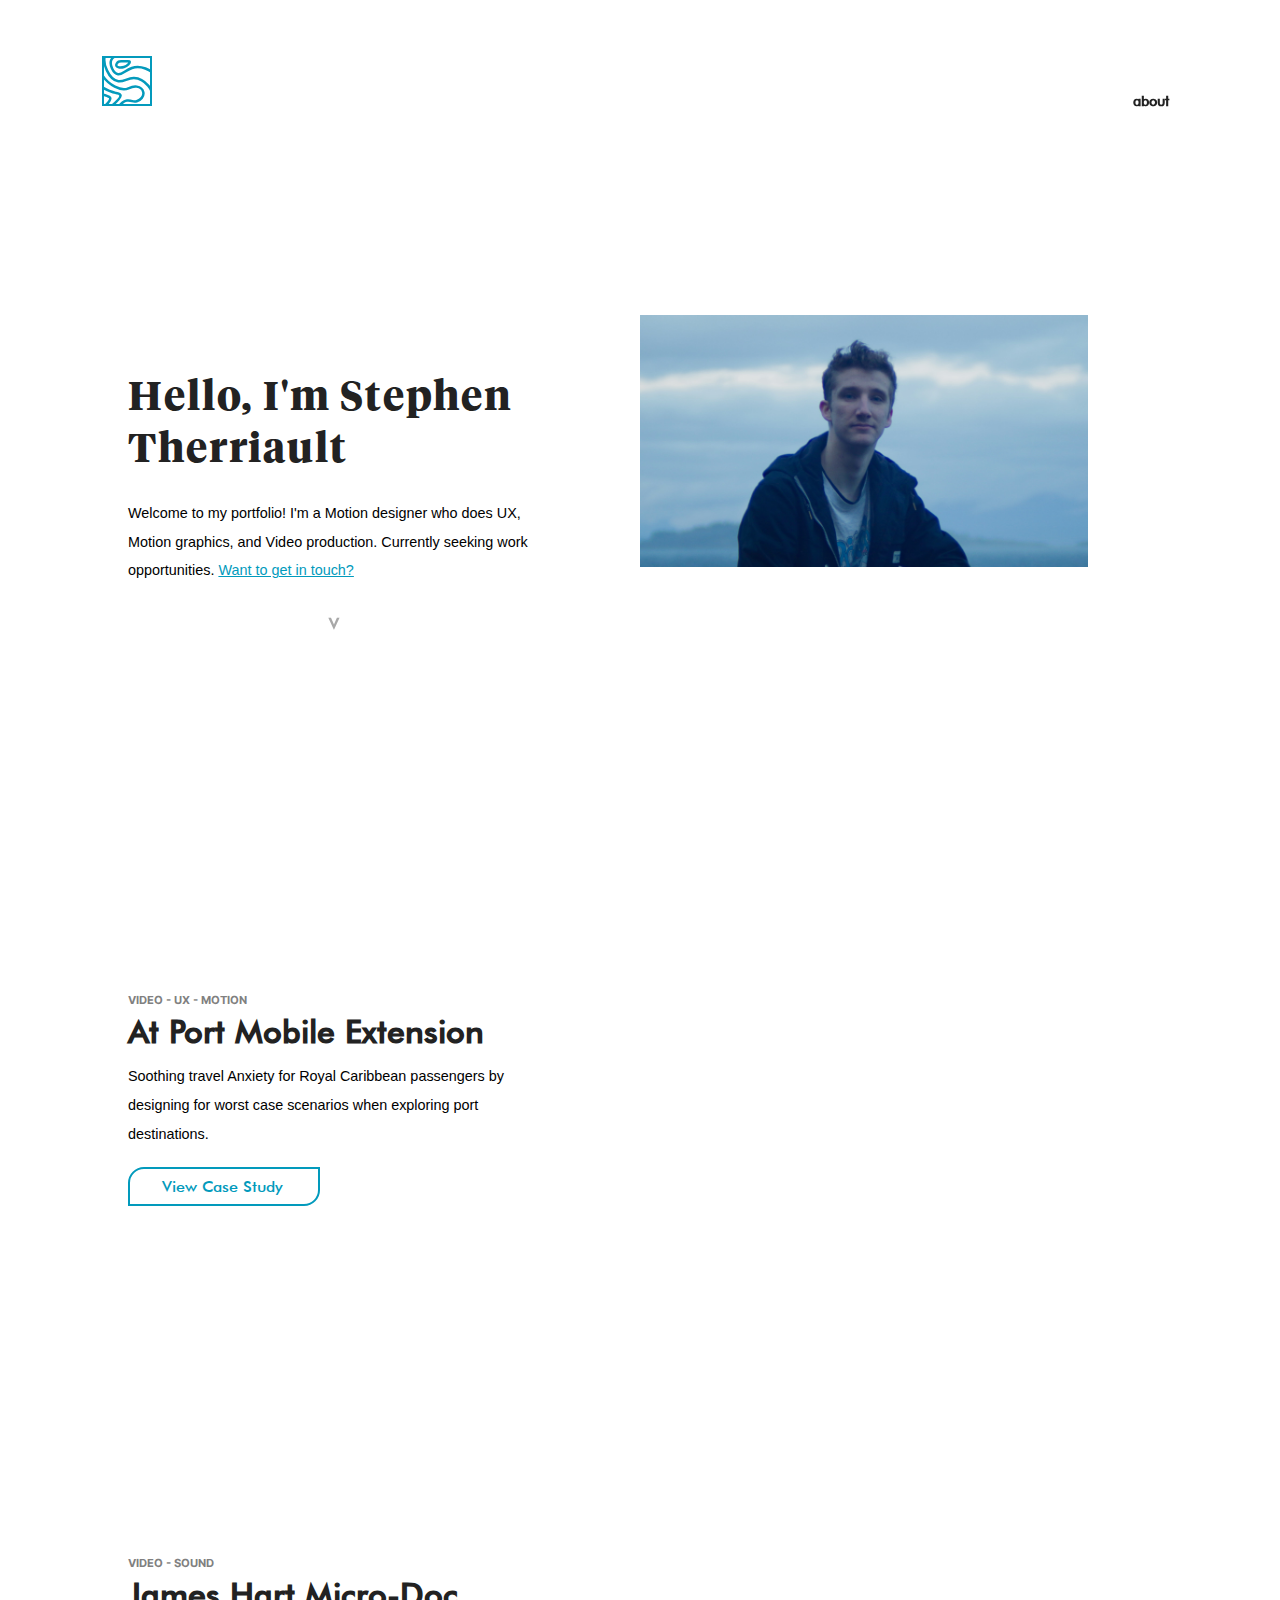
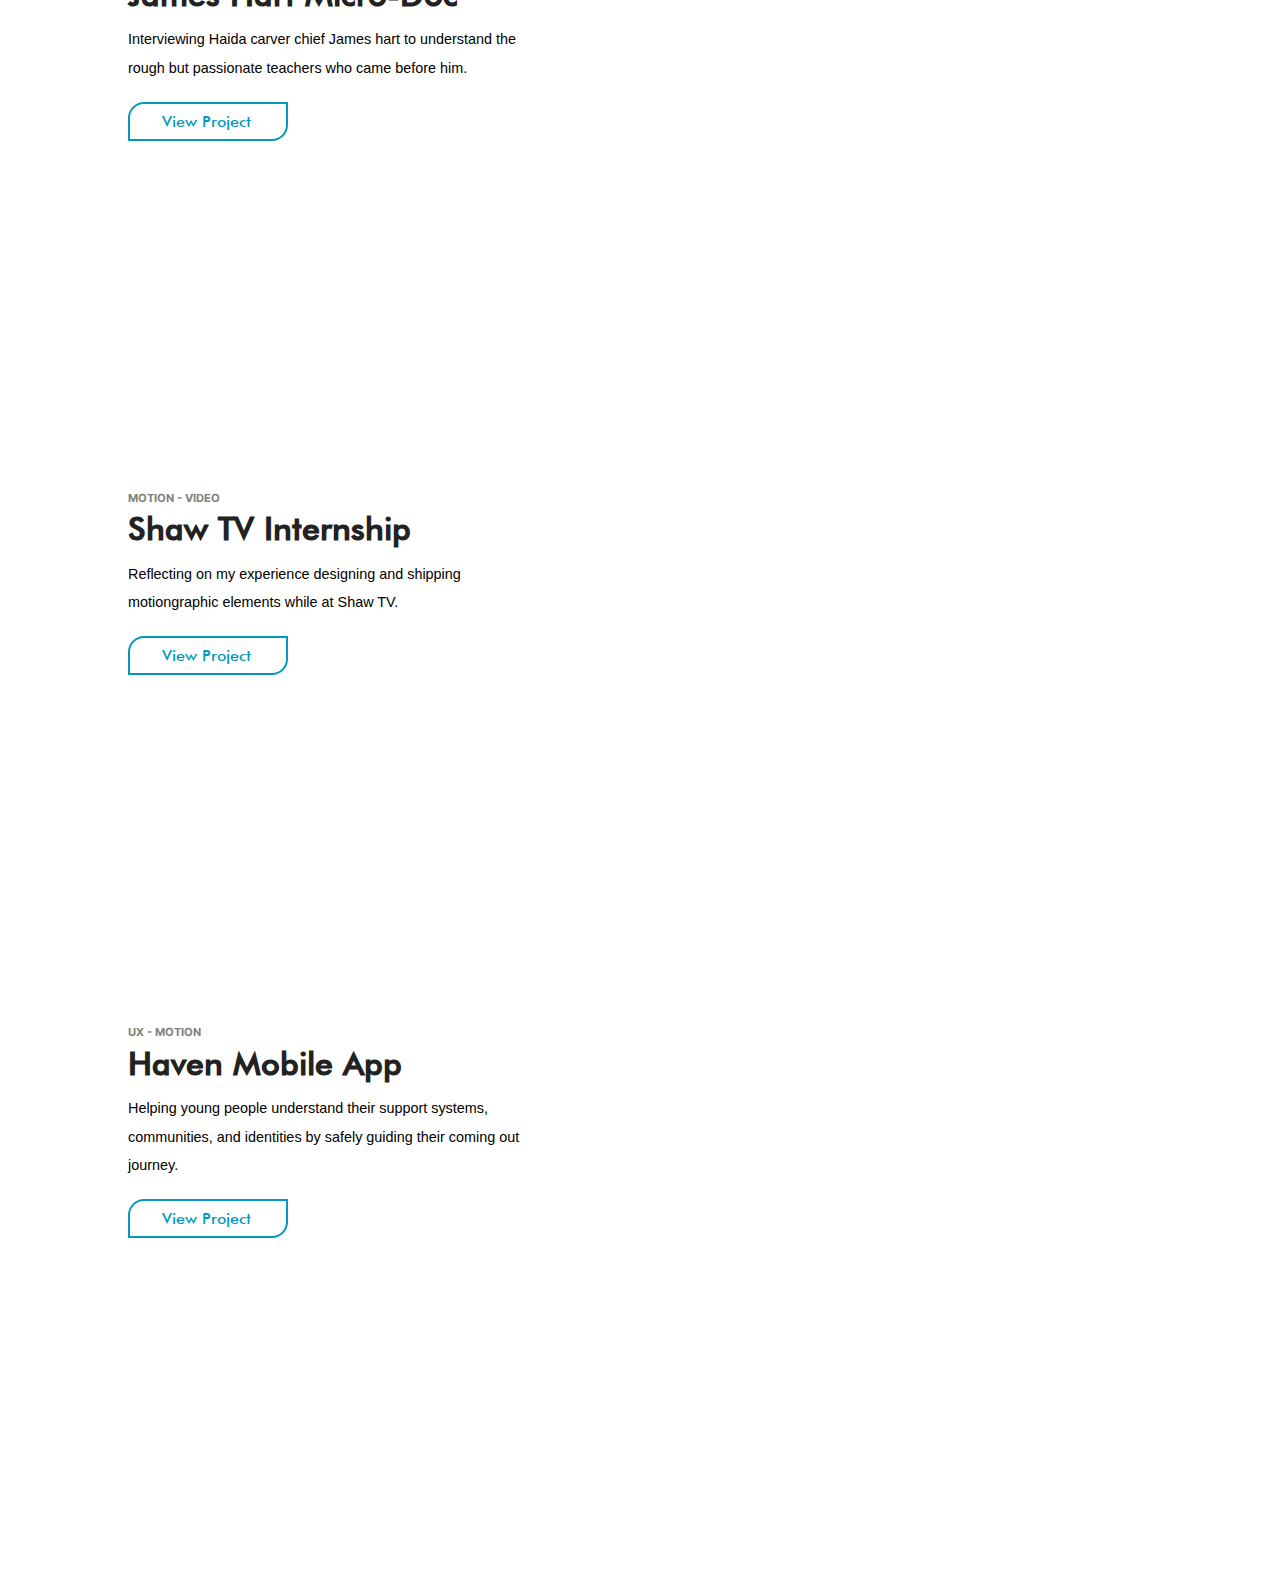
==== index.html @ 358f9675 "technically second commit" ====
<!DOCTYPE html>
<html lang=en>

<head>
  <meta charset="utf-8">
  <meta name="viewport" content="width=device-width, initial-scale=1.0">
  <title>Stephen T - Portfolio </title>
  <link rel="shortcut icon"
      type="image/png"
      href="images/favicon-logo-01.png">
  <link href="CSS/main.css" rel="stylesheet">
  <link rel="stylesheet" href="CSS/fonts.css">
  <link rel="stylesheet" href="CSS/flexbox.css">
</head>

<body>
  <!---------------------------------------------------------------------
                            MAIN NAV
  ----------------------------------------------------------------------->
  <nav class="nav-container">
    <div class="site-logo-nav">
      <a href="index.html">
        <img class= "site-logo-image"src="images/Logo-01.svg" alt="Logo: Wavy lines like weather or topographic map">  <!--style="width:50px" -->
      </a>
    </div>
    <div class="about-nav">
      <a class = "about-link" href="about.html"> about </a>
    </div>
  </nav>

  <!----------------------------------------------------------------------
                            MAIN CONTENT
  ----------------------------------------------------------------------->
  <div class= "two-column-container">
    <!-------------------TEXT COLUMN---------------------------->
    <div class= two-column-text>

      <div class= two-column-text-item>
          <div class="two-column-text-item">
          <h1> Hello, I'm Stephen Therriault</h1>
            <div class="home-text">
              <img class= "mobile-home-hero" src="images/pictureofme-01.jpg" alt="Placeholder image: 720x400" aria-hidden="false">
              <p> Welcome to my portfolio! I'm a Motion designer who does UX, Motion graphics, and Video production. Currently seeking work opportunities. <a href= "about.html#contact"> Want to get in touch?</a> </p>
            </div>
            <h2 class="scroll-indicator-active" id="scroll-bug">V</h2>
          </div>
          <div id="royal-homepage" class=two-column-text-item>
            <h3> VIDEO - UX - MOTION </h3>
            <h2> At Port Mobile Extension</h2>
            <img class="mobile-home-hero" src="images/royal/hero copy.jpg" alt="Royal Carribean At port with Preview of mobile app" aria-hidden="false">
              <p class="home-text">Soothing travel Anxiety for Royal Caribbean passengers by designing for worst case scenarios when exploring port destinations.</p>
            <div class="CTA">
              <a href="royal.html" class="home-CTA">View Case Study</a>
            </div>
          </div>

          <div id="myteachertheraven-homepage" class=two-column-text-item>
            <h3> VIDEO - SOUND </h3>
            <h2> James Hart Micro-Doc</h2>
            <img class= "mobile-home-hero" src="images/James Sound-01.jpg" alt="Behind the scenese of documentary shoot with James Hart" aria-hidden="false">
            <p class="home-text">Interviewing Haida carver chief James hart to understand the rough but passionate teachers who came before him.</p>
            <div class="CTA">
              <a href="myteachertheraven.html" class="home-CTA">View Project</a>
            </div>
          </div>

          <div id="shaw-homepage" class=two-column-text-item>
            <h3> MOTION - VIDEO </h3>
            <h2>Shaw TV Internship</h2>
            <img class= "mobile-home-hero" src="images/Shaw-01.jpg" alt="Shaw text logo on blue" aria-hidden="false">
            <p class="home-text">Reflecting on my experience designing and shipping motiongraphic elements while at Shaw TV.</p>
              <div class="CTA">
                <a href="shaw.html" class="home-CTA">View Project</a>
              </div>
            </div>

          <div id="PP-homepage" class=two-column-text-item>
            <h3> UX - MOTION </h3>
            <h2>Haven Mobile App</h2>
            <img class= "mobile-home-hero" src="images/TakeAction-01.jpg" alt="Planned Parenhood Take Action: Pink Website Landing Page with activists holding out fists that say defy" aria-hidden="false">
              <p class="home-text">Helping young people understand their support systems, communities, and identities by safely guiding their coming out journey. </p>
              <div class="CTA">
                <a href="Haven.html" class="home-CTA">View Project</a>
              </div>
            </div>

          <div class=two-column-text-item>
          <!-- dummy for scroll spacing -->
          </div>

    </div>
    </div>
    <!--------------------IMAGE COLUMN---------------------------->
    <div class= "two-column-image">
      <img id= "hero-placeholder" class= "home-hero-image hero-inactive" src="https://via.placeholder.com/720x400">
      <img id= "hero-me" class= "home-hero-image hero-active" src="images/pictureofme-01.jpg" alt="Placeholder image: 720x400" aria-hidden="true">
      <img id= "hero-royal" class= "home-hero-image hero-inactive" src="images/royal/hero copy.jpg" alt="Royal Carribean At port with Preview of mobile app" aria-hidden="true">
      <img id= "hero-James" class= "home-hero-image hero-inactive" src="images/James Sound-01.jpg" alt="Behind the scenese of documentary shoot with James Hart" aria-hidden="true">
      <img id= "hero-Shaw" class= "home-hero-image hero-inactive" src="images/Shaw-01.jpg" alt="Shaw text logo on blue" aria-hidden="true">
      <img id= "hero-PP" class= "home-hero-image hero-inactive" src="images/TakeAction-01.jpg" alt="Planned Parenhood Take Action: Pink Website Landing Page with activists holding out fists that say defy" aria-hidden="true">


      <script aria-hidden="true" src="scroll.js"> </script>
  </div>
  </div>
  <!----------------------------------------------------------------------
                            FOOTER
  ----------------------------------------------------------------------->

</body>

</html>
---- CSS/main.css ----
/* ------------- MAIN CONTENT -------------*/
h1{
  font-family:"Tiempos", Times, serif;
  font-size: 2.5em;
  letter-spacing: 1.9px;
  color:#222222;
}

h2{
  display: inline;
  font-family: "Futura", Verdana, sans-serif;
  font-weight: 800;
  font-size: 2em;
  color:#222222;
 /* test if this would work better as inter */
}

h3{
  font-family: "Inter", Verdana, sans-serif;
  font-weight: bold;
  font-size: 0.7em;
  color:grey;
  margin-top:0.15rem;
  margin-bottom:0.3rem;
}

h4{
  display: inline;
  font-family: "Futura", Verdana, sans-serif;
  font-weight: 800;
  font-size: 1.2em;
  color:#222222;
  margin-bottom: 0rem;
    /* test if this would work better as inter */

}
p,ol,ul{
  font-family: "Inter", Verdana, sans-serif;
  font-weight: 400;
  font-size: 0.9em;
  line-height: 1.8rem;
}

figcaption{
  font-family: "Inter", Verdana, sans-serif;
  font-weight: 800;
  font-size: 0.6em;
  line-height: 1rem;
  color:grey;
}

h5{
  font-family: "Inter", Verdana, sans-serif;
  font-weight: bold;
  font-size: 0.6em;
  line-height: 2.3rem;
}
em{
  font-style:normal;
  background-color: #c6edf4;
}

b{
  color: #029ABC;
}

a{
  color: #029ABC;
}


/* ------------- MAIN NAV -------------*/

.about-link{
  font-family: "Futura", Verdana, sans-serif;
  font-weight: 800;
  font-size: 0.9em;
  text-decoration: none;
  color:#222222;
  transition: all 0.2 ease-out;
}
.about-link:hover{
  text-decoration: underline;
}
.site-logo-image{
  width:50px;
  background-color: #FFFFFF;
  transition: all 0.14s ease-out;
  padding-left:
}
.site-logo-image:hover{
  width:60px;
  padding-left: 10px;
  background-color: #FFFFFF;
}

/* ------------- HOME CONTENT -------------*/

.scroll-indicator-active{
  width:100%;
  display:block;
  text-align: center;
  margin-top: 0;
  font-size: 1rem;
  color: #A8A8A8;
  position:relative;
  animation:bobbing 1s infinite;
  animation-direction: alternate;
  animation-timing-function: ease-in-out;
  opacity:1;
}
@keyframes bobbing {
  from{top:0px;
      opacity:0.3;}
  to{top:10px;
      opacity:1;}
}
.scroll-indicator-inactive{
  width:100%;
  display:block;
  text-align: center;
  margin-top: 0;
  font-size: 1rem;
  color: #A8A8A8;
  position:relative;
  animation:fade-out 0.4s;
  opacity:0;
}


.home-CTA{
  font-family: "Futura", Verdana, sans-serif;
  font-weight: 400;
  font-size: 16px;
  border-top-left-radius: 16px;
  border-bottom-right-radius: 16px;


  border-style: solid;
  border-width: 2px;
  border-color: #029ABC;
  color: #029ABC;
  background: #FFFFFF;
  padding-left: 2rem;
  padding-right: 2.2rem;
  padding-top: 0.5rem;
  padding-bottom: 0.5rem;
  text-decoration: none;
  transition: all 0.3s ease-out;
}

.home-CTA:hover{
  color: #FFFFFF;
  background: #029ABC;
}

/* ------------- HOME SCROLL -------------*/
.hero-active{
  animation:fade-in 0.2s 1;
  animation-direction: alternate;
  animation-timing-function: ease-in-out;
  opacity:1;
  z-index: 2;
}
@keyframes fade-in {
  from{opacity:0;}to{opacity:1;}
}
.hero-inactive{
  animation:fade-out 0.2s 1;
  animation-direction: alternate;
  animation-timing-function: ease-in-out;
  animation-delay: 0s;
  opacity:0;
  z-index: 1;
}
@keyframes fade-out {
  from{opacity:1;}to{opacity:0;}
}



/*-----------Footer content --------*/
.footer-text{
text-align: center;
}
---- CSS/fonts.css ----
@font-face{
  font-family: "Tiempos";
  font-weight: bold;
  font-style: normal;
  src: url('../fonts/TiemposHeadline-Bold.otf') format("opentype")
}

@font-face{
  font-family: "Futura";
  font-weight: medium;
  font-style: normal;
  src: url('../fonts/Futura.ttf') format("truetype");
}

@font-face{
  font-family: "Helvetica";
  font-weight: medium;
  font-style: normal;
  src: url('../fonts/Helvetica.otf') format("opentype");
}

@font-face {
  font-family: "Inter";
  font-weight: lighter;
  font-style: normal;
  src: url('../fonts/Inter-Light-Beta.otf') format("opentype");
}
@font-face {
  font-family: "Inter";
  font-weight: bold;
  font-style: normal;
  src: url('../fonts/Inter-Bold.otf') format("opentype");
}
---- CSS/flexbox.css ----
*,*::after, *::before{
  box-sizing:border-box;
}

body{
  margin-left: 10%;
  margin-right:10%;
  scroll-behavior: smooth;
  overflow-x: hidden;
}

figcaption{
  width:80%;
  display:block;
  margin-left: auto;
  margin-right: auto;
  padding-top: 0.2rem;
}

/* ------------- MAIN NAV -------------*/
nav{
  position:fixed;
  top:0;
  Left:0;
}
.site-logo-nav{
  padding:3.5rem 8%;
}
.about-nav{
    padding:5.6rem 8%;
}
.nav-container{
  width:100%;
  display: flex;
  flex-direction: row;
  align-items: baseline;
  /* For Viewing Flexbox:
  background:green;
  */
}

.site-logo-nav{
  flex: 90 1 auto;
  /* For Viewing Flexbox:
  margin:0.5rem;
  background:red; */

}
.about-nav{
  flex: 1 1 auto;
  /* For Viewing Flexbox:
  margin:0.5rem;
  background:red; */

}
/* ------------- SINGLE COLUMN -------------*/
.one-column-container{
  display:flex;
  flex-direction: column;
  align-items: center;
  justify-content: center;
  margin-right: auto;
  margin-left: auto;
  width:auto;
  max-width:40rem;
  min-width:10rem;
  /*-- for making flexbox visible:
    background-color: red; */
}
  .one-column-item{
    display: flex;
    flex: 1 1 auto;
  }
  .one-column-text{
    display: flex;
    flex: 1 1 auto;
    width:75%;
  }
  .one-column-image{
    width:100%;
    min-width: 300px;
  }
      .column-image{
        height: auto;
        width:100%;
      }
      .column-image-mockup{
        height: auto;
        display:block;
        margin-left: auto;
        margin-right: auto;
        width:60%;
        max-width: 22rem;
      }
      .column-image-half-mockup{
        height: auto;
        display:block;
        margin-left: auto;
        margin-right: auto;
        width:60%;
        max-width: 22rem;
      }
      .column-image-small{
        height: auto;
        display:block;
        margin-left: auto;
        margin-right: auto;
        width:60%;
        max-width: 28rem;
      }
.hero-image{
  margin-top: 12.5rem;
}
.iframe-container{
  overflow: hidden;
  padding-top: 49%;
  position:relative;
}
.iframe-container iframe{
  position:absolute;
  border:0;
  top: 0;
  left:0;
  height: 100%;
  width:100%;
}
/* 4x3 Aspect Ratio */
.iframe-container-4x3 {
  padding-top: 75%;
}
/* ------------- HOME COLUMNS -------------*/
.two-column-container{
  display: flex;
  flex-direction: row;

}

  .two-column-text{
    flex-direction: column;
    flex: 1 1 auto;
    max-width:100rem;
  }
    .two-column-text-item{
      flex: 1 1 auto;
      margin-right: 1.4rem;
      margin-top: 40vh;
      width:auto;
    }
      .home-text{
        max-width:28rem;
        margin-bottom:1.8rem;
        margin-top: 0.7rem;
      }

  .two-column-image{
    flex: 1 1 auto;
    width:80%;
    min-width: 300px;
    /*for making flexbox visible
    background-color: blue; */
  }
    .home-hero-image{
    position:fixed;
    width:35%;
    left:50%;
    right:auto;
    top:35vh;
    min-width: 280px;
    }

/* ------------- Mobile Styling -------------*/

/* ------------- Mobile inactive ------------- */
.mobile-home-hero{
  width:100%;
  display:none;
  margin-top: 1rem;
  margin-bottom: 0.2rem;

}

/*
 ------------- Mobile active ------------- */
@media only screen and (max-width: 686px) {

 .mobile-home-hero{
   width:100%;
   display:inline;
   margin-top: 1rem;
   margin-bottom: 0rem;

 }

 .two-column-image{
   display:none;
 }

 .home-text{
   margin-bottom:1.8rem;
   margin-top: 0rem;
 }

 .two-column-text-item{
   margin-right: 0rem;
   margin-top: 26vh;
 }
}
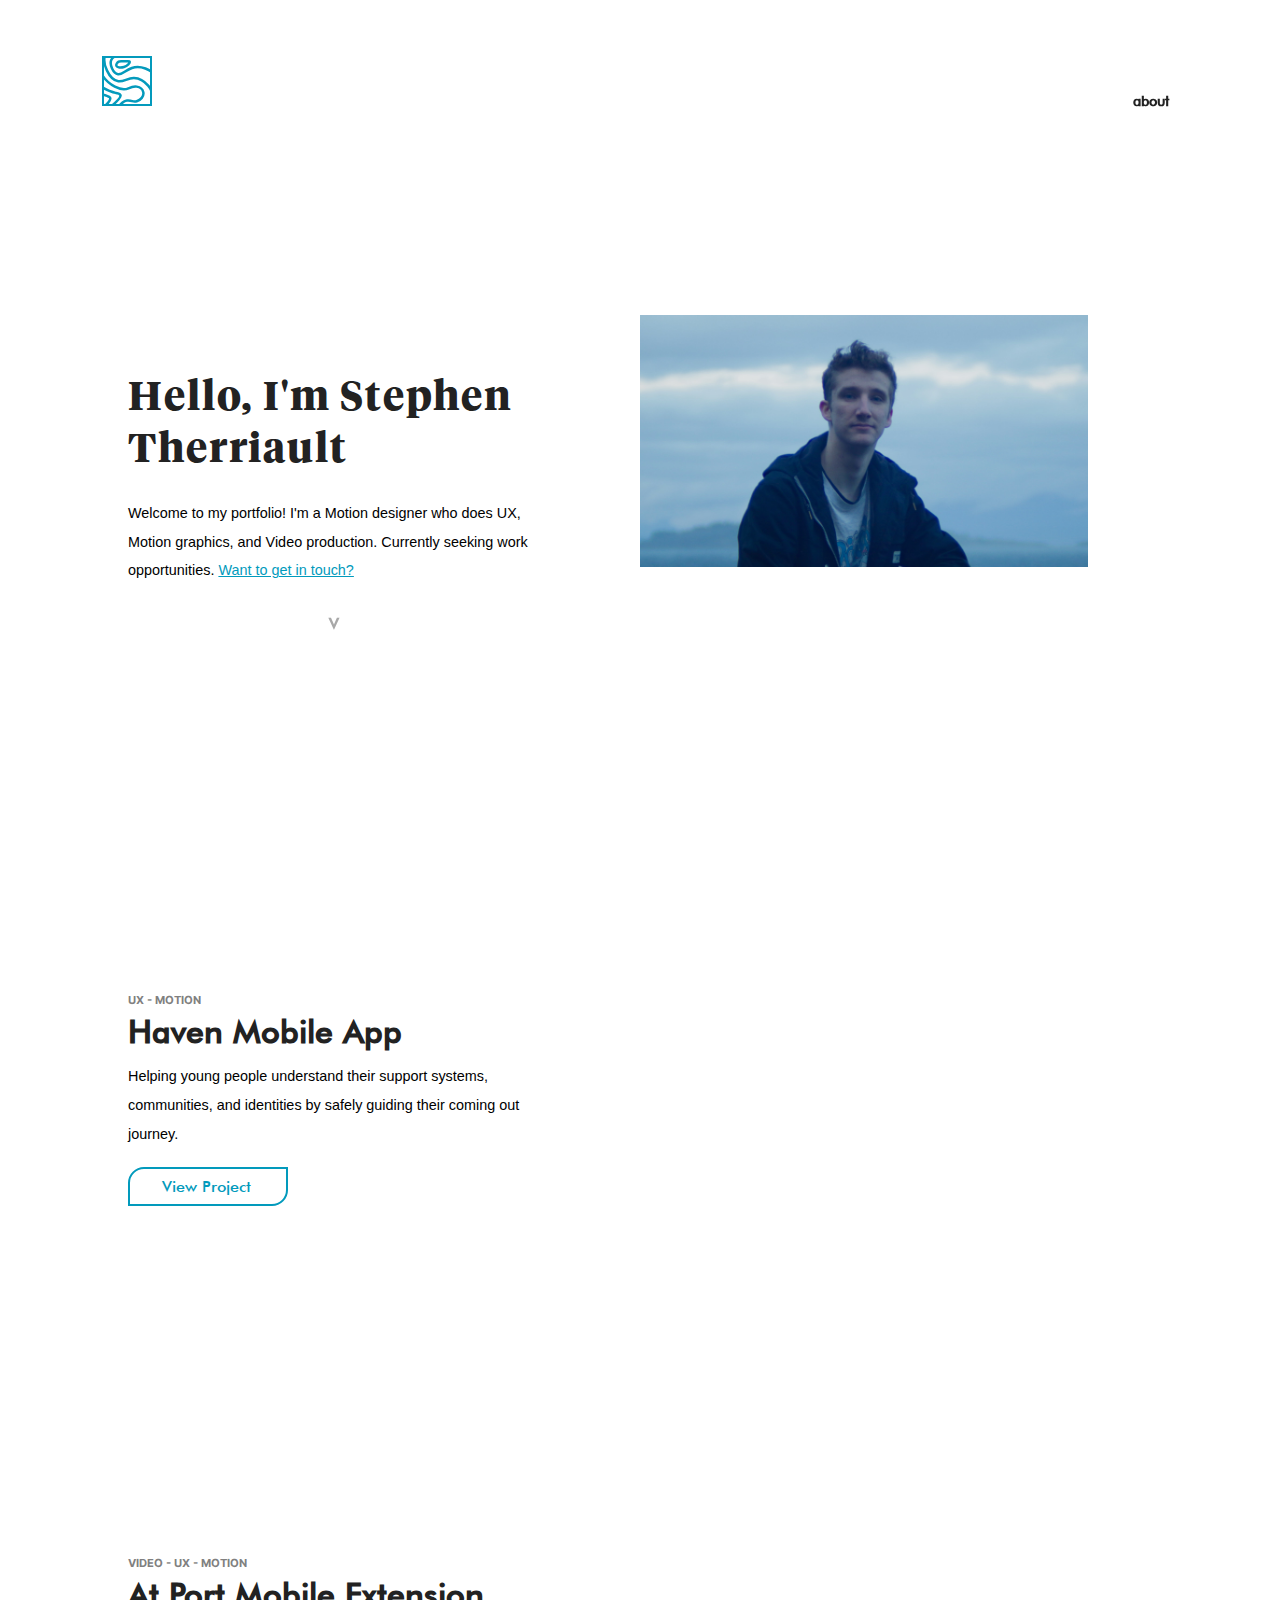
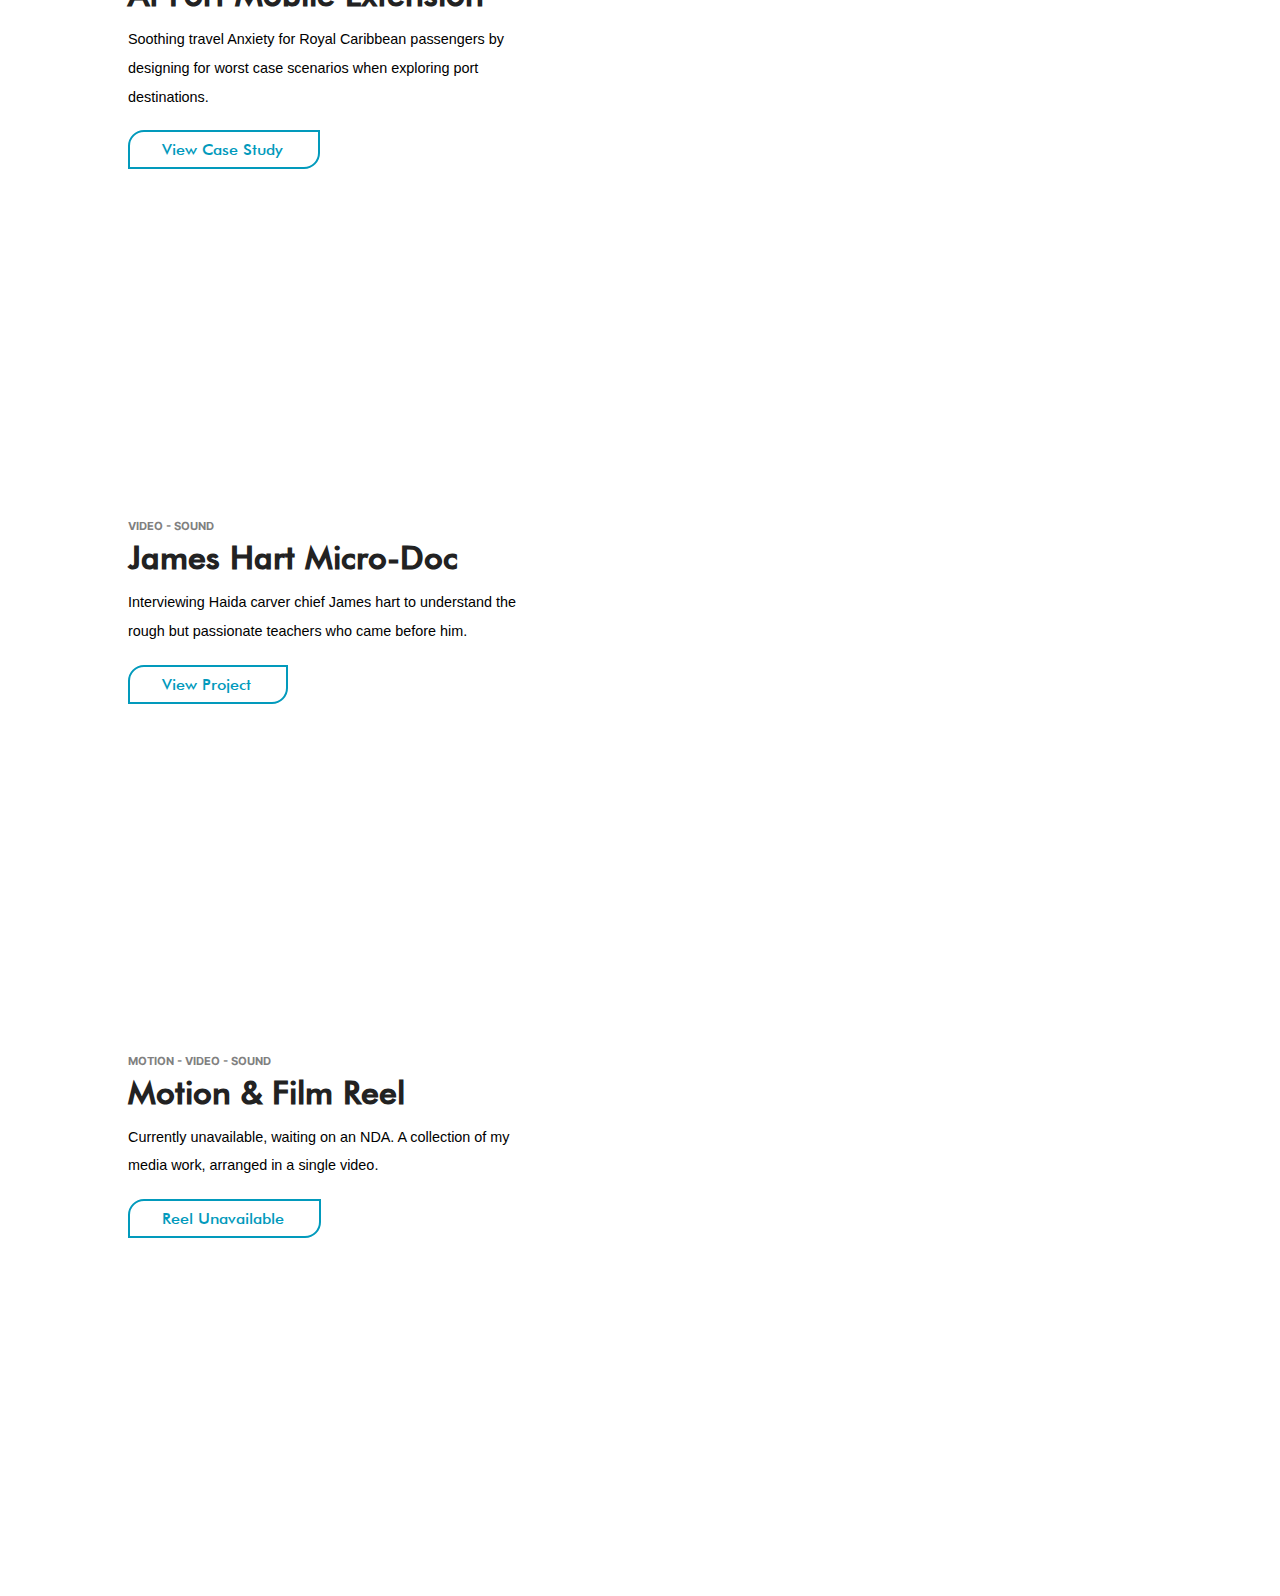
==== commit 9dac2e9c: "making the homepage coherent, adding a MTtR page" ====
--- a/index.html
+++ b/index.html
@@ -44,6 +44,17 @@
             </div>
             <h2 class="scroll-indicator-active" id="scroll-bug">V</h2>
           </div>
+
+          <div id="PP-homepage" class=two-column-text-item>
+            <h3> UX - MOTION </h3>
+            <h2>Haven Mobile App</h2>
+            <img class= "mobile-home-hero" src="images/TakeAction-01.jpg" alt="Planned Parenhood Take Action: Pink Website Landing Page with activists holding out fists that say defy" aria-hidden="false">
+              <p class="home-text">Helping young people understand their support systems, communities, and identities by safely guiding their coming out journey. </p>
+              <div class="CTA">
+                <a href="Haven.html" class="home-CTA">View Project</a>
+              </div>
+            </div>
+
           <div id="royal-homepage" class=two-column-text-item>
             <h3> VIDEO - UX - MOTION </h3>
             <h2> At Port Mobile Extension</h2>
@@ -65,22 +76,12 @@
           </div>
 
           <div id="shaw-homepage" class=two-column-text-item>
-            <h3> MOTION - VIDEO </h3>
-            <h2>Shaw TV Internship</h2>
+            <h3> MOTION - VIDEO - SOUND </h3>
+            <h2>Motion & Film Reel</h2>
             <img class= "mobile-home-hero" src="images/Shaw-01.jpg" alt="Shaw text logo on blue" aria-hidden="false">
-            <p class="home-text">Reflecting on my experience designing and shipping motiongraphic elements while at Shaw TV.</p>
+            <p class="home-text">Currently unavailable, waiting on an NDA. A collection of my media work, arranged in a single video.</p>
               <div class="CTA">
-                <a href="shaw.html" class="home-CTA">View Project</a>
-              </div>
-            </div>
-
-          <div id="PP-homepage" class=two-column-text-item>
-            <h3> UX - MOTION </h3>
-            <h2>Haven Mobile App</h2>
-            <img class= "mobile-home-hero" src="images/TakeAction-01.jpg" alt="Planned Parenhood Take Action: Pink Website Landing Page with activists holding out fists that say defy" aria-hidden="false">
-              <p class="home-text">Helping young people understand their support systems, communities, and identities by safely guiding their coming out journey. </p>
-              <div class="CTA">
-                <a href="Haven.html" class="home-CTA">View Project</a>
+                <a class="home-CTA">Reel Unavailable</a>
               </div>
             </div>
 
@@ -94,10 +95,10 @@
     <div class= "two-column-image">
       <img id= "hero-placeholder" class= "home-hero-image hero-inactive" src="https://via.placeholder.com/720x400">
       <img id= "hero-me" class= "home-hero-image hero-active" src="images/pictureofme-01.jpg" alt="Placeholder image: 720x400" aria-hidden="true">
+      <img id= "hero-PP" class= "home-hero-image hero-inactive" src="images/Haven-hero.png" alt="Planned Parenhood Take Action: Pink Website Landing Page with activists holding out fists that say defy" aria-hidden="true">
       <img id= "hero-royal" class= "home-hero-image hero-inactive" src="images/royal/hero copy.jpg" alt="Royal Carribean At port with Preview of mobile app" aria-hidden="true">
       <img id= "hero-James" class= "home-hero-image hero-inactive" src="images/James Sound-01.jpg" alt="Behind the scenese of documentary shoot with James Hart" aria-hidden="true">
-      <img id= "hero-Shaw" class= "home-hero-image hero-inactive" src="images/Shaw-01.jpg" alt="Shaw text logo on blue" aria-hidden="true">
-      <img id= "hero-PP" class= "home-hero-image hero-inactive" src="images/TakeAction-01.jpg" alt="Planned Parenhood Take Action: Pink Website Landing Page with activists holding out fists that say defy" aria-hidden="true">
+      <img id= "hero-Shaw" class= "home-hero-image hero-inactive" src="images/Reel-hero.png" alt="Shaw text logo on blue" aria-hidden="true">
 
 
       <script aria-hidden="true" src="scroll.js"> </script>
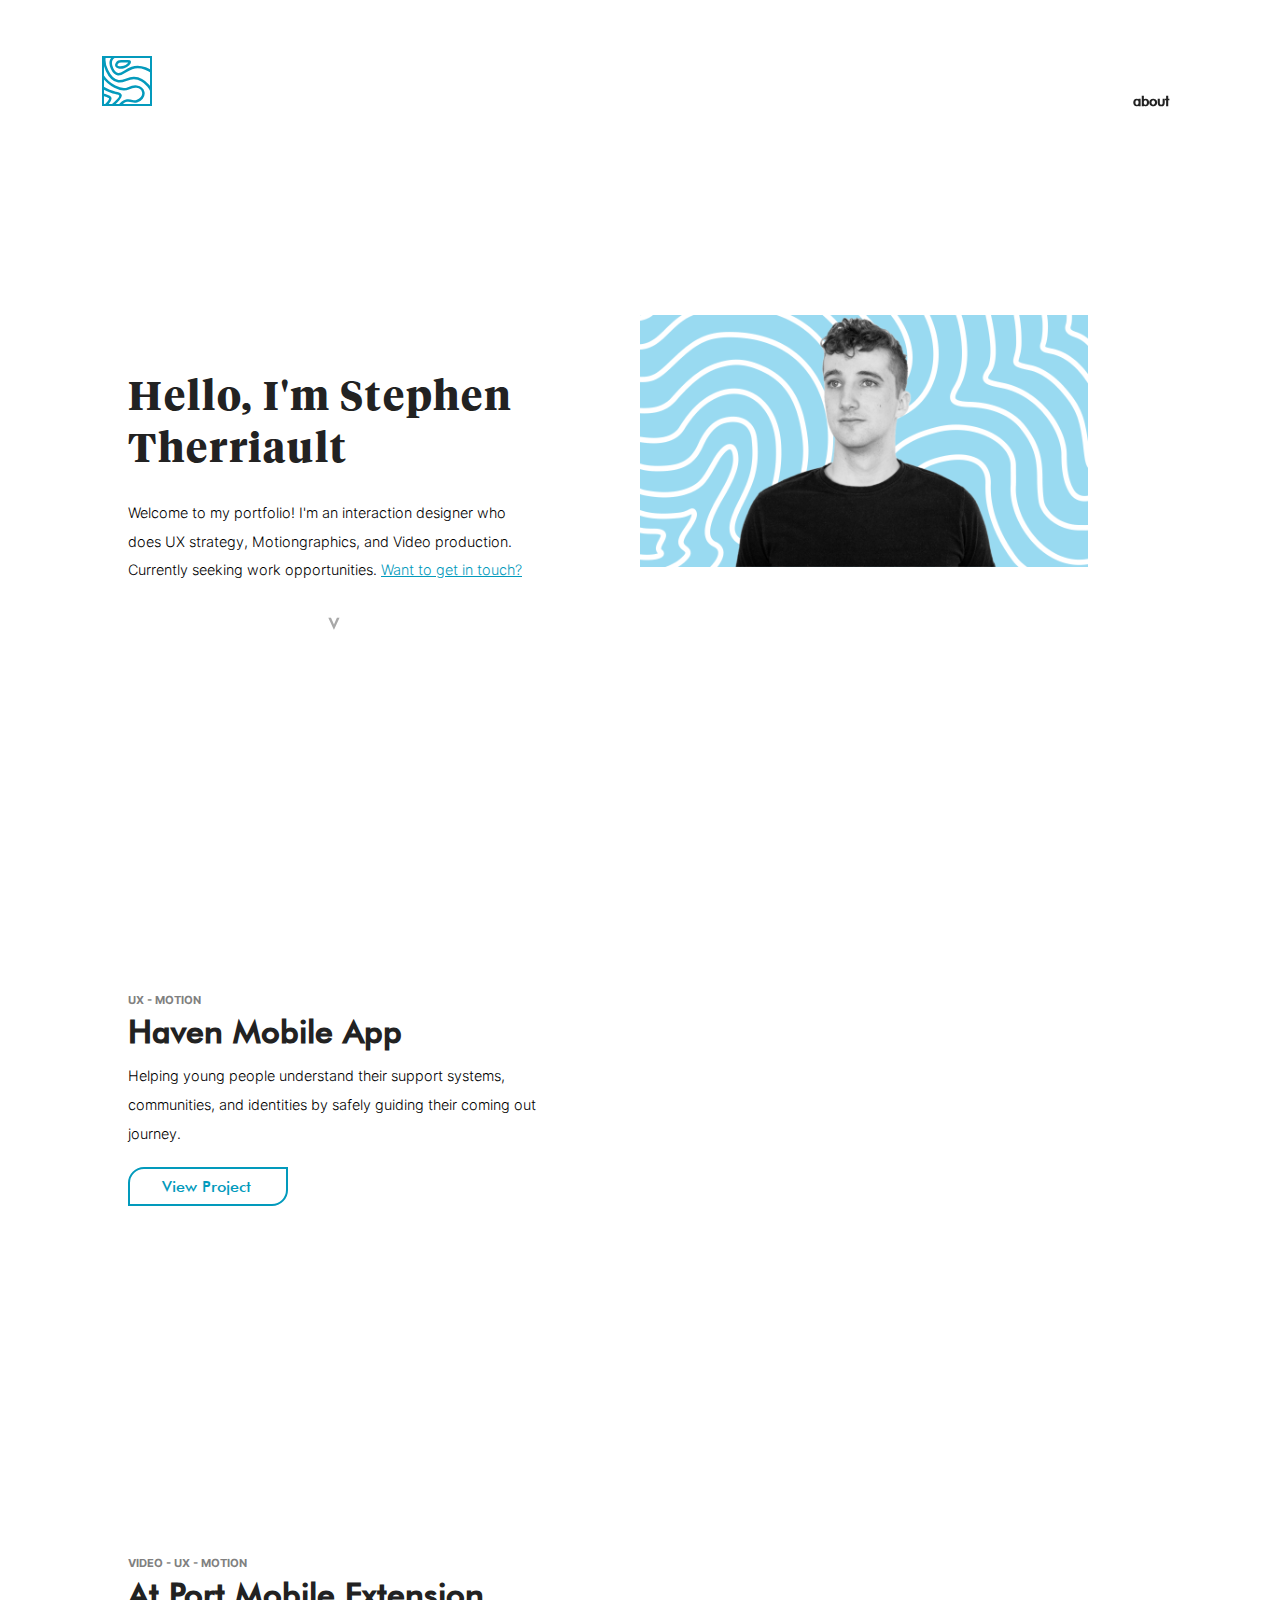
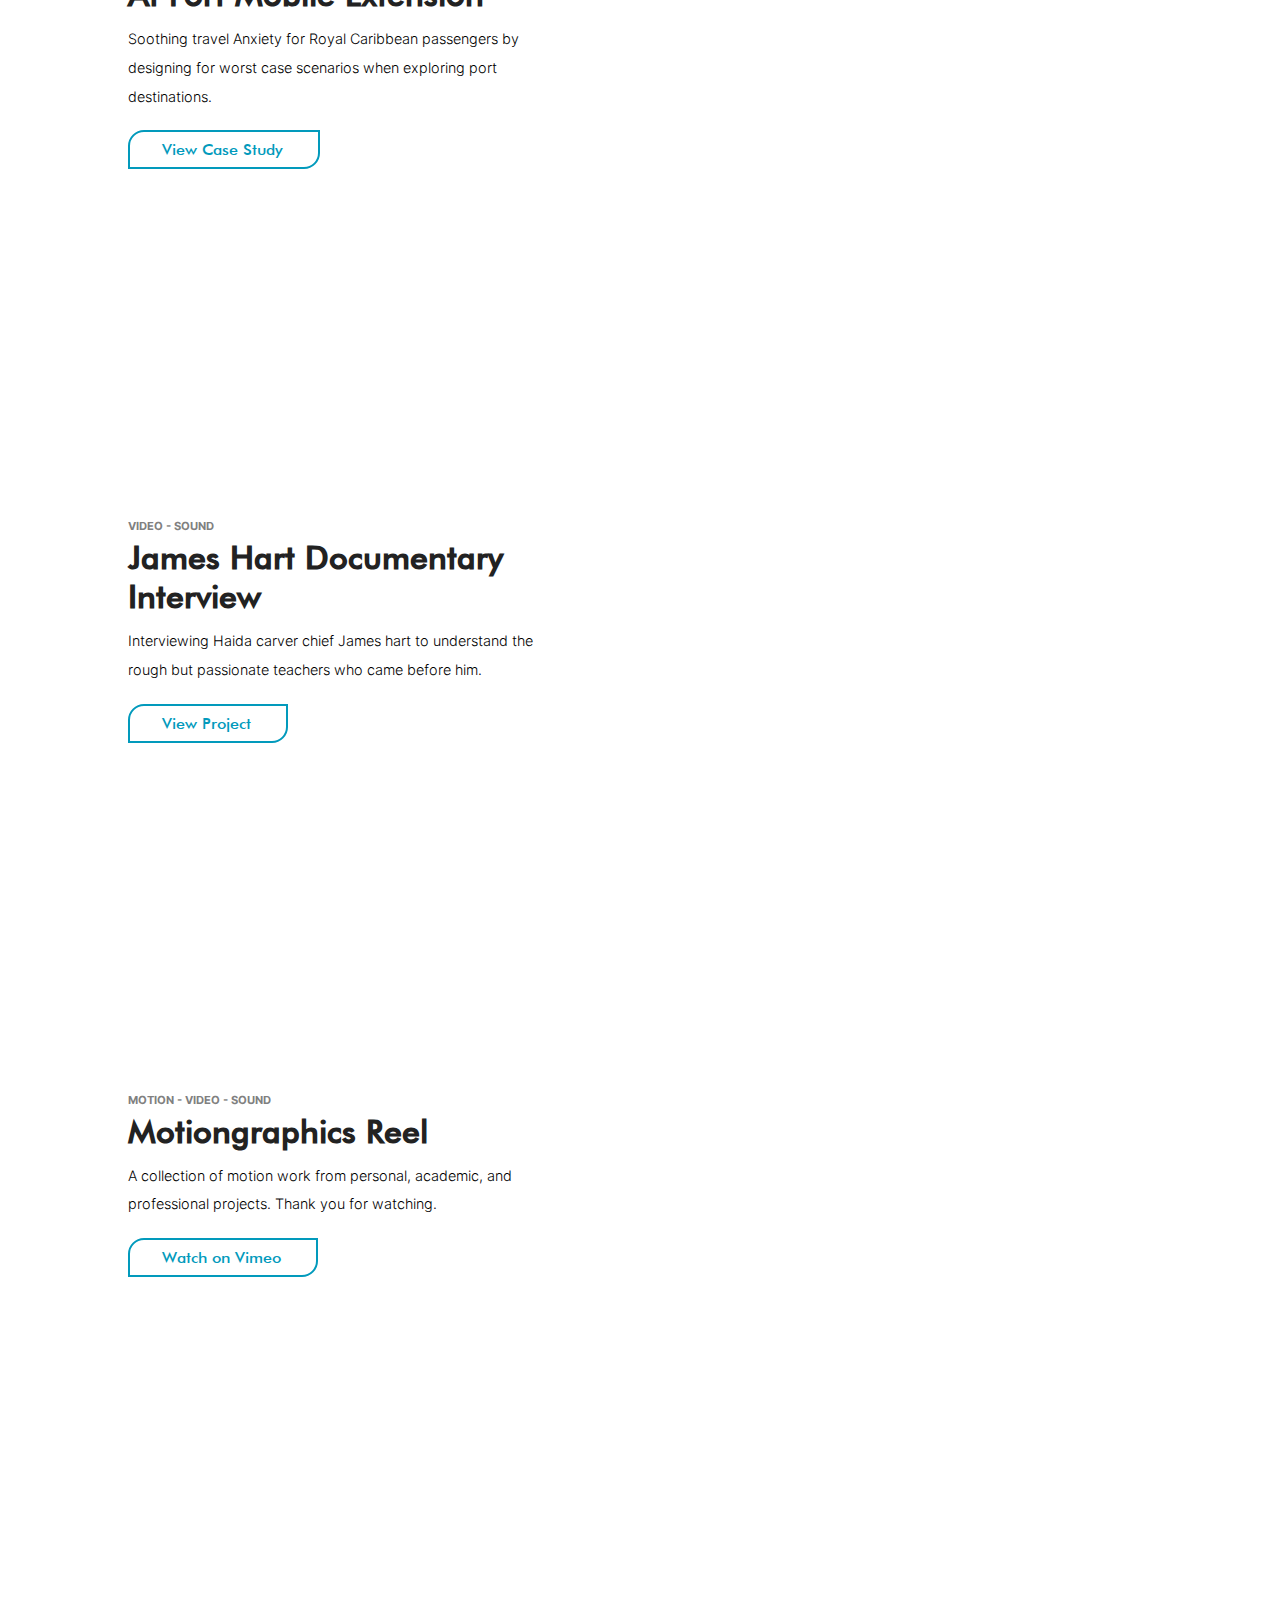
==== commit 91dc52c5: "Added new images" ====
--- a/index.html
+++ b/index.html
@@ -20,7 +20,7 @@
   <nav class="nav-container">
     <div class="site-logo-nav">
       <a href="index.html">
-        <img class= "site-logo-image"src="images/Logo-01.svg" alt="Logo: Wavy lines like weather or topographic map">  <!--style="width:50px" -->
+        <img class= "site-logo-image"src="images/Logo-01.svg" alt="Home button with Wavy lines like weather">  <!--style="width:50px" -->
       </a>
     </div>
     <div class="about-nav">
@@ -38,17 +38,15 @@
       <div class= two-column-text-item>
           <div class="two-column-text-item">
           <h1> Hello, I'm Stephen Therriault</h1>
-            <div class="home-text">
-              <img class= "mobile-home-hero" src="images/pictureofme-01.jpg" alt="Placeholder image: 720x400" aria-hidden="false">
-              <p> Welcome to my portfolio! I'm a Motion designer who does UX, Motion graphics, and Video production. Currently seeking work opportunities. <a href= "about.html#contact"> Want to get in touch?</a> </p>
-            </div>
+              <img class= "mobile-home-hero" src="images/Main-About/StephenSwirly.png" alt="Image of Stephen, a pale, curly haired man, on a swirling background" aria-hidden="false">
+              <p class="home-text"> Welcome to my portfolio! I'm an interaction designer who does UX strategy, Motiongraphics, and Video production. Currently seeking work opportunities. <a href= "about.html#contact"> Want to get in touch?</a> </p>
             <h2 class="scroll-indicator-active" id="scroll-bug">V</h2>
           </div>
 
           <div id="PP-homepage" class=two-column-text-item>
             <h3> UX - MOTION </h3>
+              <img class= "mobile-home-hero" src="images/Haven/Thumbnail.png" alt="Outstretched hands yearn to touch over a swirling blue background. Three phones showcasing a warmly coloured app breaching from below" aria-hidden="false">
             <h2>Haven Mobile App</h2>
-            <img class= "mobile-home-hero" src="images/TakeAction-01.jpg" alt="Planned Parenhood Take Action: Pink Website Landing Page with activists holding out fists that say defy" aria-hidden="false">
               <p class="home-text">Helping young people understand their support systems, communities, and identities by safely guiding their coming out journey. </p>
               <div class="CTA">
                 <a href="Haven.html" class="home-CTA">View Project</a>
@@ -57,8 +55,8 @@
 
           <div id="royal-homepage" class=two-column-text-item>
             <h3> VIDEO - UX - MOTION </h3>
+            <img class="mobile-home-hero" src="images/royal/Thumbnail.png" alt="Five overlapping, cascading phones show screens of progressing quality, from low, to medium, to high, forming a rough V shape over a swirling blue rectangle" aria-hidden="false">
             <h2> At Port Mobile Extension</h2>
-            <img class="mobile-home-hero" src="images/royal/hero copy.jpg" alt="Royal Carribean At port with Preview of mobile app" aria-hidden="false">
               <p class="home-text">Soothing travel Anxiety for Royal Caribbean passengers by designing for worst case scenarios when exploring port destinations.</p>
             <div class="CTA">
               <a href="royal.html" class="home-CTA">View Case Study</a>
@@ -67,8 +65,8 @@
 
           <div id="myteachertheraven-homepage" class=two-column-text-item>
             <h3> VIDEO - SOUND </h3>
-            <h2> James Hart Micro-Doc</h2>
-            <img class= "mobile-home-hero" src="images/James Sound-01.jpg" alt="Behind the scenese of documentary shoot with James Hart" aria-hidden="false">
+            <img class= "mobile-home-hero" src="images/MTTR/Thumbnail.png" alt="A collage of images of james hart in a gallery looking downwards smiling, Bill Reid sitting by a his raven and the first men carving, and bill and a much older Bill Reid and James Hart Connected by a swirl of abstract blue in the background." aria-hidden="false">
+            <h2> James Hart Documentary Interview</h2>
             <p class="home-text">Interviewing Haida carver chief James hart to understand the rough but passionate teachers who came before him.</p>
             <div class="CTA">
               <a href="myteachertheraven.html" class="home-CTA">View Project</a>
@@ -77,11 +75,13 @@
 
           <div id="shaw-homepage" class=two-column-text-item>
             <h3> MOTION - VIDEO - SOUND </h3>
-            <h2>Motion & Film Reel</h2>
-            <img class= "mobile-home-hero" src="images/Shaw-01.jpg" alt="Shaw text logo on blue" aria-hidden="false">
-            <p class="home-text">Currently unavailable, waiting on an NDA. A collection of my media work, arranged in a single video.</p>
+            <div class="video-wrapper-mobile">
+              <iframe class = "mobile-home-hero" src="https://player.vimeo.com/video/509642083" frameborder="0" ></iframe>
+            </div>
+            <h2>Motiongraphics Reel</h2>
+            <p class="home-text">A collection of motion work from personal, academic, and professional projects. Thank you for watching.</p>
               <div class="CTA">
-                <a class="home-CTA">Reel Unavailable</a>
+                <a href="https://vimeo.com/509642083" class="home-CTA">Watch on Vimeo</a>
               </div>
             </div>
 
@@ -94,12 +94,15 @@
     <!--------------------IMAGE COLUMN---------------------------->
     <div class= "two-column-image">
       <img id= "hero-placeholder" class= "home-hero-image hero-inactive" src="https://via.placeholder.com/720x400">
-      <img id= "hero-me" class= "home-hero-image hero-active" src="images/pictureofme-01.jpg" alt="Placeholder image: 720x400" aria-hidden="true">
-      <img id= "hero-PP" class= "home-hero-image hero-inactive" src="images/Haven-hero.png" alt="Planned Parenhood Take Action: Pink Website Landing Page with activists holding out fists that say defy" aria-hidden="true">
-      <img id= "hero-royal" class= "home-hero-image hero-inactive" src="images/royal/hero copy.jpg" alt="Royal Carribean At port with Preview of mobile app" aria-hidden="true">
-      <img id= "hero-James" class= "home-hero-image hero-inactive" src="images/James Sound-01.jpg" alt="Behind the scenese of documentary shoot with James Hart" aria-hidden="true">
-      <img id= "hero-Shaw" class= "home-hero-image hero-inactive" src="images/Reel-hero.png" alt="Shaw text logo on blue" aria-hidden="true">
-
+      <img id= "hero-me" class= "home-hero-image hero-active" src="images/Main-About/StephenSwirly.png" alt="Image of Stephen, a pale, curly haired man, on a swirling background" aria-hidden="true">
+      <img id= "hero-PP" class= "home-hero-image hero-inactive" src="images/Haven/Thumbnail.png" alt="Outstretched hands yearn to touch over a swirling blue background. Three phones showcasing a warmly coloured app breach from below" aria-hidden="true">
+      <img id= "hero-royal" class= "home-hero-image hero-inactive" src="images/royal/Thumbnail.png" alt="Five overlapping, cascading phones show screens of progressing quality, from low, to medium, to high, forming a rough V shape over a swirling blue rectangle" aria-hidden="true">
+      <img id= "hero-James" class= "home-hero-image hero-inactive" src="images/MTTR/Thumbnail.png" alt="A collage of images of james hart in a gallery looking downwards smiling, Bill Reid sitting by a his raven and the first men carving, and bill and a much older Bill Reid and James Hart Connected by a swirl of abstract blue in the background." aria-hidden="true">
+      <div id="hero-Shaw" class="home-hero-image hero-inactive">
+        <div class="video-wrapper">
+          <iframe src="https://player.vimeo.com/video/509642083" frameborder="0" alt="A video thumbnail with the numbers 2021 lightly placed"></iframe>
+        </div>
+      </div>
 
       <script aria-hidden="true" src="scroll.js"> </script>
   </div>
--- a/CSS/fonts.css
+++ b/CSS/fonts.css
@@ -23,7 +23,7 @@
   font-family: "Inter";
   font-weight: lighter;
   font-style: normal;
-  src: url('../fonts/Inter-Light-Beta.otf') format("opentype");
+  src: url('../fonts/Inter-Light-BETA.otf') format("opentype");
 }
 @font-face {
   font-family: "Inter";
--- a/CSS/flexbox.css
+++ b/CSS/flexbox.css
@@ -159,6 +159,7 @@
     /*for making flexbox visible
     background-color: blue; */
   }
+
     .home-hero-image{
     position:fixed;
     width:35%;
@@ -168,10 +169,25 @@
     min-width: 280px;
     }
 
+    .video-wrapper{
+      display: relative;
+      position: relative;
+      padding-bottom: 56.25%;
+      height: 0;
+      width: 100%;
+    }
+    .video-wrapper iframe{
+      position: absolute;
+      top:0;
+      left: 0;
+      width: 100%;
+      height: 100%;
+    }
+
 /* ------------- Mobile Styling -------------*/
 
 /* ------------- Mobile inactive ------------- */
-.mobile-home-hero{
+.mobile-home-hero, .video-wrapper-mobile{
   width:100%;
   display:none;
   margin-top: 1rem;
@@ -183,12 +199,28 @@
  ------------- Mobile active ------------- */
 @media only screen and (max-width: 686px) {
 
- .mobile-home-hero{
+
+ .mobile-home-hero, .video-wrapper-mobile{
    width:100%;
    display:inline;
-   margin-top: 1rem;
-   margin-bottom: 0rem;
-
+   margin-top: 0.5rem;
+   margin-bottom: 0.5rem;
+ }
+ .video-wrapper-mobile iframe{
+   position: absolute;
+   top:0;
+   left: 0;
+   width: 100%;
+   height: 100%;
+ }
+ .video-wrapper-mobile{
+   display: flex;
+   position: relative;
+   padding-bottom: 56.25%;
+   height: 0;
+   width: 100%;
+   margin-top: 0rem;
+   margin-bottom: 1rem;
  }
 
  .two-column-image{
@@ -198,6 +230,7 @@
  .home-text{
    margin-bottom:1.8rem;
    margin-top: 0rem;
+   max-width: 686px;
  }
 
  .two-column-text-item{
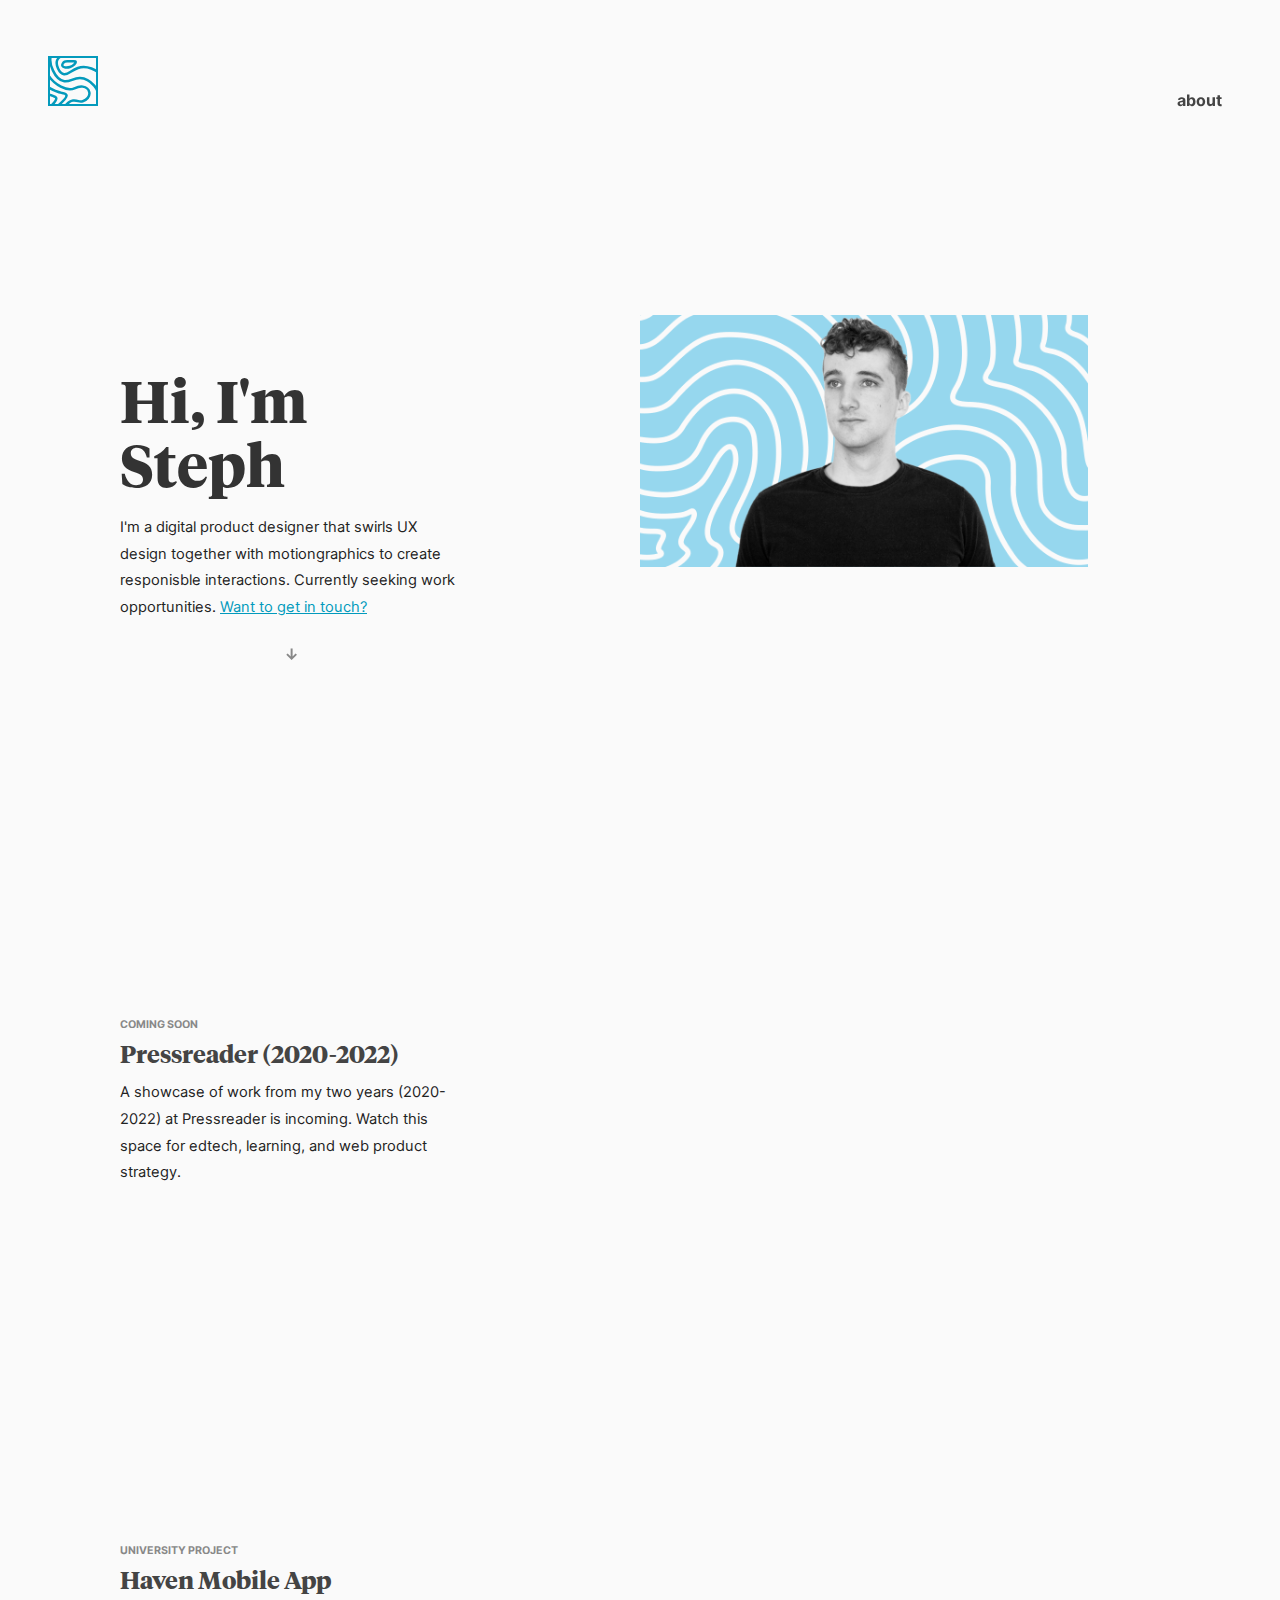
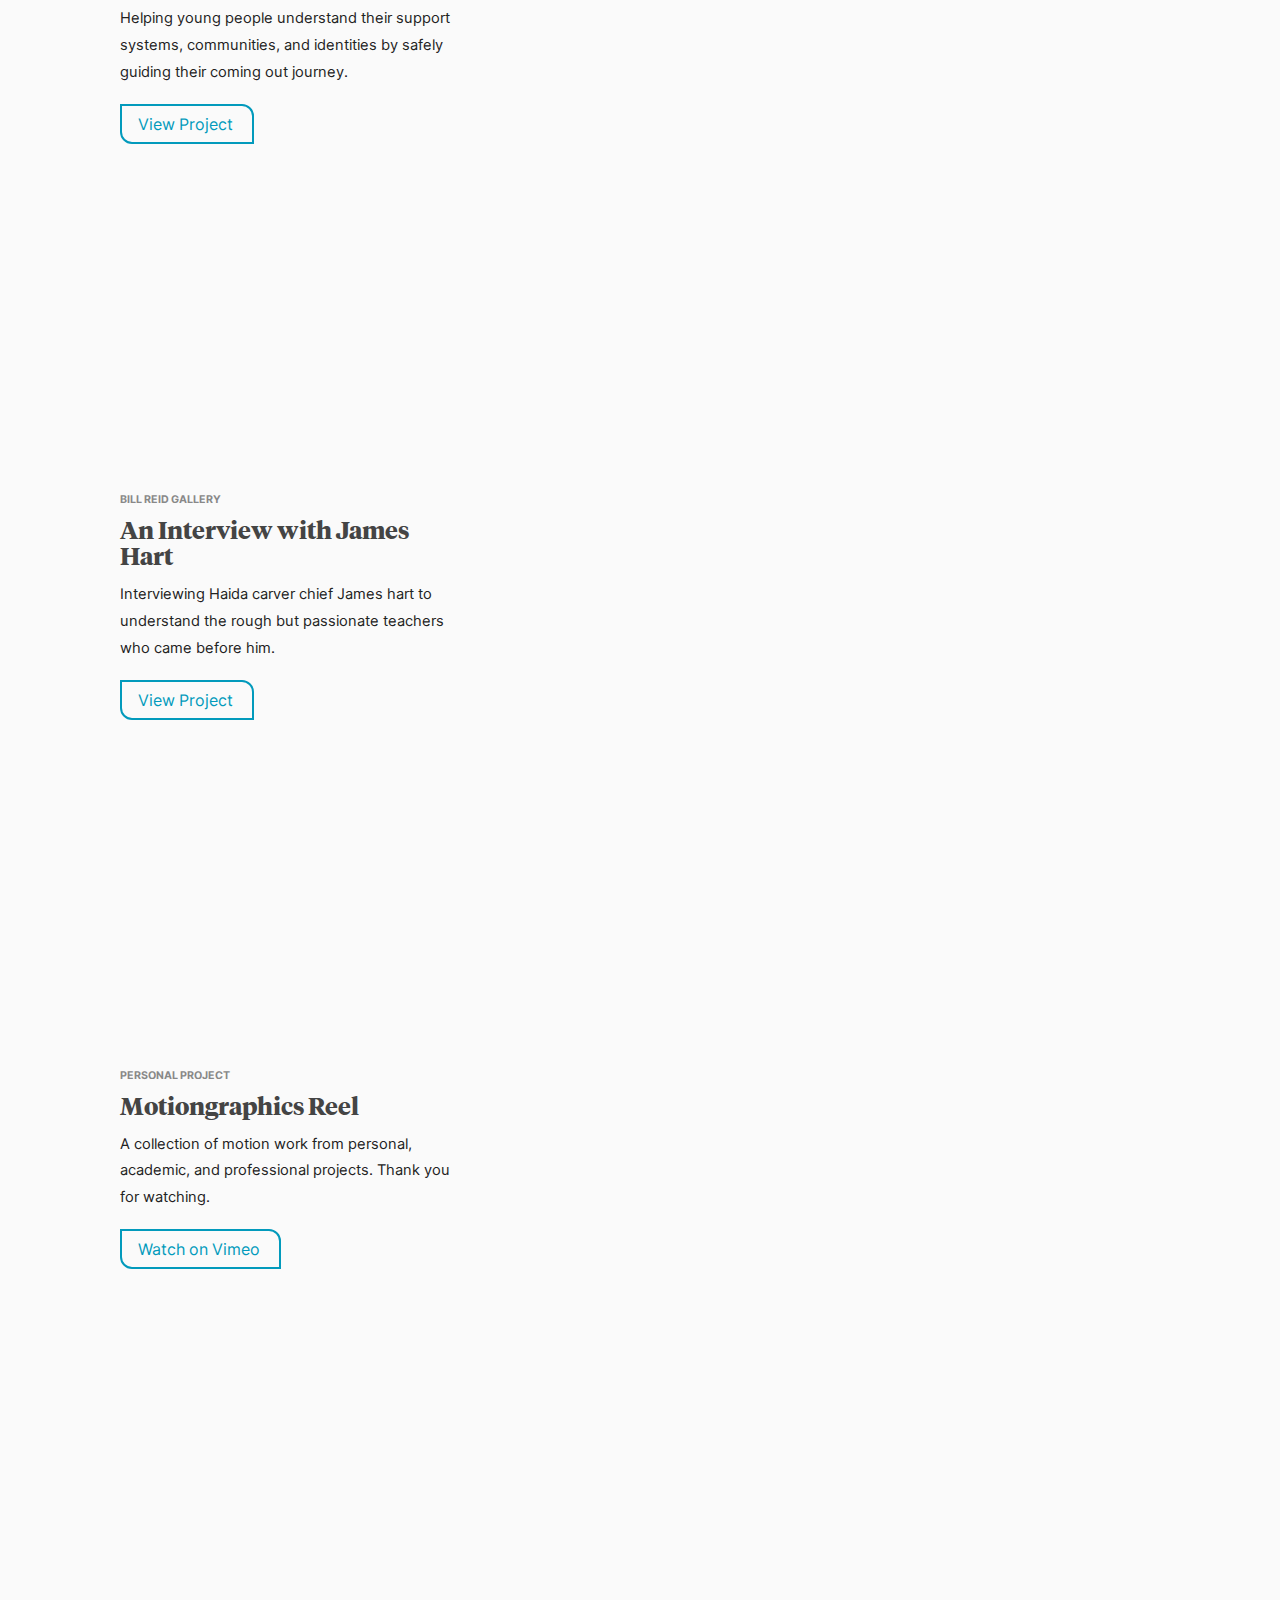
==== commit 5a823132: "16/1/22 PR Coming soon update" ====
--- a/index.html
+++ b/index.html
@@ -37,36 +37,33 @@
 
       <div class= two-column-text-item>
           <div class="two-column-text-item">
-          <h1> Hello, I'm Stephen Therriault</h1>
+          <h1>Hi, I'm Steph</h1>
               <img class= "mobile-home-hero" src="images/Main-About/StephenSwirly.png" alt="Image of Stephen, a pale, curly haired man, on a swirling background" aria-hidden="false">
-              <p class="home-text"> Welcome to my portfolio! I'm an interaction designer who does UX strategy, Motiongraphics, and Video production. Currently seeking work opportunities. <a href= "about.html#contact"> Want to get in touch?</a> </p>
-            <h2 class="scroll-indicator-active" id="scroll-bug">V</h2>
+              <p class="home-text"> I'm a digital product designer that swirls UX design together with motiongraphics to create responisble interactions. Currently seeking work opportunities. <a href= "about.html#contact"> Want to get in touch?</a> </p>
+            <h3 class="scroll-indicator-active" id="scroll-bug">&#8595;</h3>
           </div>
 
           <div id="PP-homepage" class=two-column-text-item>
-            <h3> UX - MOTION </h3>
+            <h3> COMING SOON </h3>
+            <img class="mobile-home-hero" src="images/Pressreader/Pressreader.png" alt="The pressreader lockup logo shows the green pressreader logo." aria-hidden="false">
+            <h2> Pressreader (2020-2022)</h2>
+              <p class="home-text"> A showcase of work from my two years (2020-2022) at Pressreader is incoming. Watch this space for edtech, learning, and web product strategy. </p>
+            </div>
+
+          <div id="royal-homepage" class=two-column-text-item>
+            <h3> UNIVERSITY PROJECT </h3>
               <img class= "mobile-home-hero" src="images/Haven/Thumbnail.png" alt="Outstretched hands yearn to touch over a swirling blue background. Three phones showcasing a warmly coloured app breaching from below" aria-hidden="false">
             <h2>Haven Mobile App</h2>
               <p class="home-text">Helping young people understand their support systems, communities, and identities by safely guiding their coming out journey. </p>
               <div class="CTA">
                 <a href="Haven.html" class="home-CTA">View Project</a>
               </div>
-            </div>
-
-          <div id="royal-homepage" class=two-column-text-item>
-            <h3> VIDEO - UX - MOTION </h3>
-            <img class="mobile-home-hero" src="images/royal/Thumbnail.png" alt="Five overlapping, cascading phones show screens of progressing quality, from low, to medium, to high, forming a rough V shape over a swirling blue rectangle" aria-hidden="false">
-            <h2> At Port Mobile Extension</h2>
-              <p class="home-text">Soothing travel Anxiety for Royal Caribbean passengers by designing for worst case scenarios when exploring port destinations.</p>
-            <div class="CTA">
-              <a href="royal.html" class="home-CTA">View Case Study</a>
-            </div>
           </div>
 
           <div id="myteachertheraven-homepage" class=two-column-text-item>
-            <h3> VIDEO - SOUND </h3>
+            <h3> BILL REID GALLERY </h3>
             <img class= "mobile-home-hero" src="images/MTTR/Thumbnail.png" alt="A collage of images of james hart in a gallery looking downwards smiling, Bill Reid sitting by a his raven and the first men carving, and bill and a much older Bill Reid and James Hart Connected by a swirl of abstract blue in the background." aria-hidden="false">
-            <h2> James Hart Documentary Interview</h2>
+            <h2>An Interview with James Hart</h2>
             <p class="home-text">Interviewing Haida carver chief James hart to understand the rough but passionate teachers who came before him.</p>
             <div class="CTA">
               <a href="myteachertheraven.html" class="home-CTA">View Project</a>
@@ -74,7 +71,7 @@
           </div>
 
           <div id="shaw-homepage" class=two-column-text-item>
-            <h3> MOTION - VIDEO - SOUND </h3>
+            <h3> PERSONAL PROJECT </h3>
             <div class="video-wrapper-mobile">
               <iframe class = "mobile-home-hero" src="https://player.vimeo.com/video/509642083" frameborder="0" ></iframe>
             </div>
@@ -95,8 +92,8 @@
     <div class= "two-column-image">
       <img id= "hero-placeholder" class= "home-hero-image hero-inactive" src="https://via.placeholder.com/720x400">
       <img id= "hero-me" class= "home-hero-image hero-active" src="images/Main-About/StephenSwirly.png" alt="Image of Stephen, a pale, curly haired man, on a swirling background" aria-hidden="true">
-      <img id= "hero-PP" class= "home-hero-image hero-inactive" src="images/Haven/Thumbnail.png" alt="Outstretched hands yearn to touch over a swirling blue background. Three phones showcasing a warmly coloured app breach from below" aria-hidden="true">
-      <img id= "hero-royal" class= "home-hero-image hero-inactive" src="images/royal/Thumbnail.png" alt="Five overlapping, cascading phones show screens of progressing quality, from low, to medium, to high, forming a rough V shape over a swirling blue rectangle" aria-hidden="true">
+      <img id= "hero-PP" class= "home-hero-image hero-inactive" src="images/Pressreader/Pressreader.png" alt="The pressreader lockup logo shows the green pressreader logo." aria-hidden="true">
+      <img id= "hero-royal" class= "home-hero-image hero-inactive" src="images/Haven/Thumbnail.png" alt="Outstretched hands yearn to touch over a swirling blue background. Three phones showcasing a warmly coloured app breach from below" aria-hidden="true">
       <img id= "hero-James" class= "home-hero-image hero-inactive" src="images/MTTR/Thumbnail.png" alt="A collage of images of james hart in a gallery looking downwards smiling, Bill Reid sitting by a his raven and the first men carving, and bill and a much older Bill Reid and James Hart Connected by a swirl of abstract blue in the background." aria-hidden="true">
       <div id="hero-Shaw" class="home-hero-image hero-inactive">
         <div class="video-wrapper">
--- a/CSS/main.css
+++ b/CSS/main.css
@@ -1,59 +1,73 @@
 /* ------------- MAIN CONTENT -------------*/
+body{
+  background-color: #FAFAFA;
+}
+
 h1{
   font-family:"Tiempos", Times, serif;
-  font-size: 2.5em;
-  letter-spacing: 1.9px;
-  color:#222222;
+  /*font-size: 2.5em;*/
+  font-size:44pt;
+  line-height: 48pt;
+  color:#333333;
+  margin-bottom: 18px;
 }
 
 h2{
   display: inline;
-  font-family: "Futura", Verdana, sans-serif;
-  font-weight: 800;
-  font-size: 2em;
-  color:#222222;
+  font-family: "Tiempos", Times, serif;
+  font-weight: Black;
+  font-size: 18pt;
+  line-height: 20pt;
+  color:#444444;
+  color:#444444;
+  margin-block-start:0px;
+  margin-block-end:0px;
  /* test if this would work better as inter */
 }
 
 h3{
   font-family: "Inter", Verdana, sans-serif;
   font-weight: bold;
-  font-size: 0.7em;
-  color:grey;
-  margin-top:0.15rem;
-  margin-bottom:0.3rem;
+  font-size: 8pt;
+  line-height: 8pt;
+  color:#888888;
 }
 
 h4{
   display: inline;
-  font-family: "Futura", Verdana, sans-serif;
-  font-weight: 800;
-  font-size: 1.2em;
-  color:#222222;
-  margin-bottom: 0rem;
-    /* test if this would work better as inter */
+  font-family: "Tiempos", Times, serif;
+  font-weight: Black;
+  font-size: 14pt;
+  line-height: 18pt;
+  color:#444444;
+  margin-block-start:0px;
+  margin-block-end:0px;
+  margin-top: 64px;
+
 
 }
 p,ol,ul{
   font-family: "Inter", Verdana, sans-serif;
-  font-weight: 400;
-  font-size: 0.9em;
-  line-height: 1.8rem;
+  font-weight: regular;
+  font-size: 11pt;
+  line-height: 20pt;
+  color:#222222;
 }
 
 figcaption{
   font-family: "Inter", Verdana, sans-serif;
-  font-weight: 800;
-  font-size: 0.6em;
-  line-height: 1rem;
-  color:grey;
+  font-weight: regular;
+  font-size: 8pt;
+  line-height: 12pt;
+  color:#222222;
 }
 
 h5{
   font-family: "Inter", Verdana, sans-serif;
   font-weight: bold;
-  font-size: 0.6em;
-  line-height: 2.3rem;
+  font-size: 8pt;
+  line-height: 12pt;
+  color:#888888;
 }
 em{
   font-style:normal;
@@ -72,11 +86,11 @@
 /* ------------- MAIN NAV -------------*/
 
 .about-link{
-  font-family: "Futura", Verdana, sans-serif;
-  font-weight: 800;
-  font-size: 0.9em;
+  font-family: "Inter", Verdana, sans-serif;
+  font-weight: Bold;
+  font-size: 12pt;
   text-decoration: none;
-  color:#222222;
+  color:#444444;
   transition: all 0.2 ease-out;
 }
 .about-link:hover{
@@ -84,14 +98,13 @@
 }
 .site-logo-image{
   width:50px;
-  background-color: #FFFFFF;
+  background-color: #FAFAFA;
   transition: all 0.14s ease-out;
-  padding-left:
 }
 .site-logo-image:hover{
   width:60px;
   padding-left: 10px;
-  background-color: #FFFFFF;
+  background-color: #FAFAFA;
 }
 
 /* ------------- HOME CONTENT -------------*/
@@ -102,7 +115,7 @@
   text-align: center;
   margin-top: 0;
   font-size: 1rem;
-  color: #A8A8A8;
+  color: #888888;
   position:relative;
   animation:bobbing 1s infinite;
   animation-direction: alternate;
@@ -121,7 +134,7 @@
   text-align: center;
   margin-top: 0;
   font-size: 1rem;
-  color: #A8A8A8;
+  color: #888888;
   position:relative;
   animation:fade-out 0.4s;
   opacity:0;
@@ -129,34 +142,35 @@
 
 
 .home-CTA{
-  font-family: "Futura", Verdana, sans-serif;
-  font-weight: 400;
-  font-size: 16px;
-  border-top-left-radius: 16px;
-  border-bottom-right-radius: 16px;
+  font-family: "Inter", Verdana, sans-serif;
+  font-weight: medium;
+  font-size: 12pt;
+  line-height: 16pt;
+  border-bottom-left-radius: 12px;
+  border-top-right-radius: 12px;
 
 
   border-style: solid;
   border-width: 2px;
   border-color: #029ABC;
   color: #029ABC;
-  background: #FFFFFF;
-  padding-left: 2rem;
-  padding-right: 2.2rem;
+  background: #FAFAFA;
+  padding-left: 1rem;
+  padding-right: 1.2rem;
   padding-top: 0.5rem;
   padding-bottom: 0.5rem;
   text-decoration: none;
-  transition: all 0.3s ease-out;
+  transition: all 0.22s ease-out;
 }
 
 .home-CTA:hover{
-  color: #FFFFFF;
+  color: #FAFAFA;
   background: #029ABC;
 }
 
 /* ------------- HOME SCROLL -------------*/
 .hero-active{
-  animation:fade-in 0.2s 1;
+  animation:fade-in 0.25s 1;
   animation-direction: alternate;
   animation-timing-function: ease-in-out;
   opacity:1;
@@ -166,7 +180,7 @@
   from{opacity:0;}to{opacity:1;}
 }
 .hero-inactive{
-  animation:fade-out 0.2s 1;
+  animation:fade-out 0.25s 1;
   animation-direction: alternate;
   animation-timing-function: ease-in-out;
   animation-delay: 0s;
--- a/CSS/fonts.css
+++ b/CSS/fonts.css
@@ -27,6 +27,18 @@
 }
 @font-face {
   font-family: "Inter";
+  font-weight: medium;
+  font-style: normal;
+  src: url('../fonts/Inter-Medium.otf') format("opentype");
+}
+@font-face {
+  font-family: "Inter";
+  font-weight: regular;
+  font-style: normal;
+  src: url('../fonts/Inter-Regular.otf') format("opentype");
+}
+@font-face {
+  font-family: "Inter";
   font-weight: bold;
   font-style: normal;
   src: url('../fonts/Inter-Bold.otf') format("opentype");
--- a/CSS/flexbox.css
+++ b/CSS/flexbox.css
@@ -3,8 +3,8 @@
 }
 
 body{
-  margin-left: 10%;
-  margin-right:10%;
+  margin-left: 120px;
+  margin-right: 120px;
   scroll-behavior: smooth;
   overflow-x: hidden;
 }
@@ -25,9 +25,19 @@
 }
 .site-logo-nav{
   padding:3.5rem 8%;
+  padding-left: 48px;
+  flex: 90 1 auto;
+  /* For Viewing Flexbox:
+  margin:0.5rem;
+  background:red; */
 }
 .about-nav{
     padding:5.6rem 8%;
+    padding-right: 48px;
+    flex: 1 1 auto;
+    /* For Viewing Flexbox:
+    margin:0.5rem;
+    background:red; */
 }
 .nav-container{
   width:100%;
@@ -39,20 +49,7 @@
   */
 }
 
-.site-logo-nav{
-  flex: 90 1 auto;
-  /* For Viewing Flexbox:
-  margin:0.5rem;
-  background:red; */
-
-}
-.about-nav{
-  flex: 1 1 auto;
-  /* For Viewing Flexbox:
-  margin:0.5rem;
-  background:red; */
-
-}
+
 /* ------------- SINGLE COLUMN -------------*/
 .one-column-container{
   display:flex;
@@ -75,6 +72,7 @@
     display: flex;
     flex: 1 1 auto;
     width:75%;
+    margin-top:0px;
   }
   .one-column-image{
     width:100%;
@@ -199,6 +197,16 @@
  ------------- Mobile active ------------- */
 @media only screen and (max-width: 686px) {
 
+  body{
+    margin-left: 8%;
+    margin-right: 8%;
+  }
+  .site-logo-nav{
+      padding:5.6rem 8%;
+  }
+  .about-nav{
+      padding:5.6rem 8%;
+  }
 
  .mobile-home-hero, .video-wrapper-mobile{
    width:100%;
